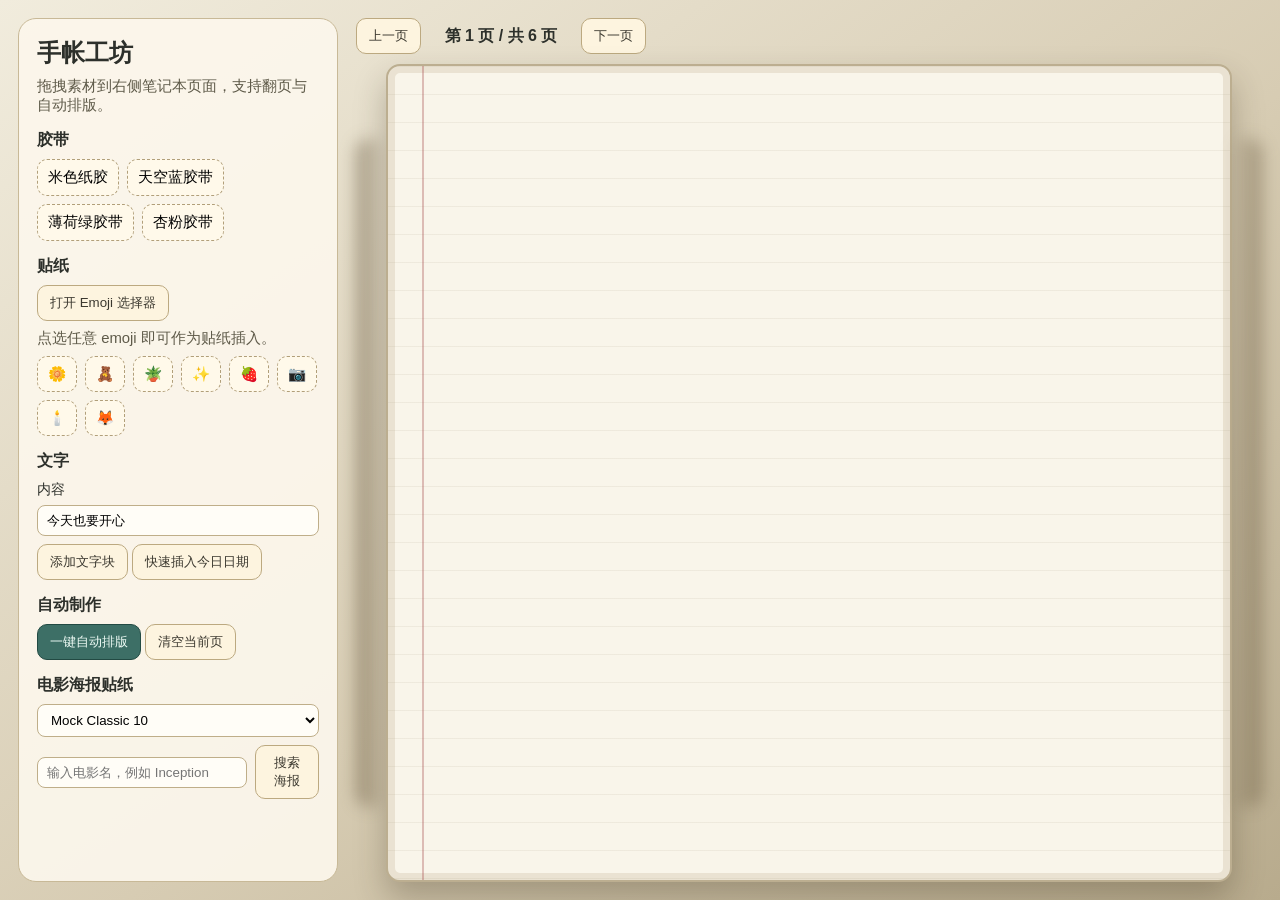
==== index.html @ ff6d98e4 "chore: initialize playground apps repo" ====
<!doctype html>
<html lang="zh-CN">
  <head>
    <meta charset="UTF-8" />
    <meta name="viewport" content="width=device-width, initial-scale=1" />
    <title>手帐工坊</title>
    <link rel="stylesheet" href="./style.css" />
  </head>
  <body>
    <main class="layout">
      <aside class="panel">
        <h1>手帐工坊</h1>
        <p class="hint">拖拽素材到右侧笔记本页面，支持翻页与自动排版。</p>

        <section class="group">
          <h2>胶带</h2>
          <div id="tape-list" class="asset-list"></div>
        </section>

        <section class="group">
          <h2>贴纸</h2>
          <div class="row">
            <button id="open-emoji-selector" class="btn" type="button">打开 Emoji 选择器</button>
          </div>
          <div id="emoji-selector-wrap" class="emoji-selector-wrap" hidden>
            <emoji-picker id="emoji-picker"></emoji-picker>
          </div>
          <p class="hint emoji-hint">点选任意 emoji 即可作为贴纸插入。</p>
          <div id="sticker-list" class="asset-list"></div>
        </section>

        <section class="group">
          <h2>文字</h2>
          <label class="field">内容
            <input id="text-input" type="text" value="今天也要开心" maxlength="28" />
          </label>
          <button id="add-text-btn" class="btn">添加文字块</button>
          <button id="insert-date-weather-btn" class="btn" type="button">快速插入今日日期</button>
        </section>

        <section class="group">
          <h2>自动制作</h2>
          <button id="auto-layout-btn" class="btn primary">一键自动排版</button>
          <button id="clear-page-btn" class="btn">清空当前页</button>
        </section>

        <section class="group">
          <h2>电影海报贴纸</h2>
          <div class="row">
            <select id="poster-source" class="select">
              <option value="mock">Mock Classic 10</option>
              <option value="imdb">IMDb (OMDb)</option>
              <option value="douban">Douban</option>
            </select>
          </div>
          <div class="row">
            <input id="poster-query" type="text" placeholder="输入电影名，例如 Inception" />
            <button id="poster-search-btn" class="btn">搜索海报</button>
          </div>
          <p id="poster-status" class="hint poster-status"></p>
          <div id="poster-results" class="poster-results"></div>
        </section>
      </aside>

      <section class="workbench">
        <div class="book-controls">
          <button id="prev-page" class="btn">上一页</button>
          <p id="page-indicator">第 1 页 / 共 6 页</p>
          <button id="next-page" class="btn">下一页</button>
        </div>

        <div class="book-shell">
          <div class="shadow left"></div>
          <div class="notebook">
            <div id="page" class="page"></div>
          </div>
          <div class="shadow right"></div>
        </div>
      </section>
    </main>

    <template id="item-template">
      <div class="journal-item"></div>
    </template>

    <script src="./app.js"></script>
  </body>
</html>
---- style.css ----
:root {
  --paper: #f9f5ea;
  --ink: #2d302b;
  --board: #d9d2bf;
  --edge: #bcae90;
  --accent: #3d6f66;
}

* {
  box-sizing: border-box;
}

body {
  margin: 0;
  min-height: 100vh;
  font-family: "Noto Sans SC", "PingFang SC", "Microsoft YaHei", sans-serif;
  color: var(--ink);
  background: linear-gradient(145deg, #f1ecdd, #d7ccb3 55%, #b8ab8d);
}

.layout {
  display: grid;
  grid-template-columns: 320px minmax(0, 1fr);
  gap: 18px;
  min-height: 100vh;
  padding: 18px;
}

.panel {
  background: rgba(252, 247, 236, 0.93);
  border: 1px solid #c8b997;
  border-radius: 18px;
  padding: 18px;
  overflow: auto;
}

h1 {
  margin: 0;
  font-size: 1.5rem;
}

.hint {
  margin: 8px 0 14px;
  color: #5f5b4a;
  font-size: 0.93rem;
}

.group + .group {
  margin-top: 14px;
}

.group h2 {
  margin: 0 0 8px;
  font-size: 1.03rem;
}

.asset-list {
  display: flex;
  gap: 8px;
  flex-wrap: wrap;
}

.emoji-hint {
  margin: 4px 0 8px;
}

.emoji-selector-wrap {
  border: 1px solid #c9b68e;
  border-radius: 10px;
  overflow: hidden;
  background: #fffdf6;
  margin-bottom: 8px;
}

#emoji-picker {
  width: 100%;
  height: 320px;
}

.row {
  display: flex;
  gap: 8px;
  align-items: center;
  margin-bottom: 8px;
}

.row input,
.select {
  width: 100%;
  border: 1px solid #bfae89;
  border-radius: 8px;
  padding: 7px 9px;
  background: #fffdf7;
}

.asset {
  border: 1px dashed #b19f7a;
  border-radius: 10px;
  padding: 8px 10px;
  background: #fff9ea;
  font-size: 0.92rem;
  cursor: grab;
  user-select: none;
}

.field {
  display: block;
  font-size: 0.9rem;
  margin-bottom: 8px;
}

.field input {
  width: 100%;
  margin-top: 6px;
  border: 1px solid #bfae89;
  border-radius: 8px;
  padding: 7px 9px;
  background: #fffdf7;
}

.btn {
  border: 1px solid #bca980;
  border-radius: 10px;
  background: #fdf4df;
  color: #3b382f;
  padding: 8px 12px;
  cursor: pointer;
}

.btn.primary {
  background: var(--accent);
  color: #effcf6;
  border-color: #224a43;
}

.workbench {
  display: flex;
  flex-direction: column;
  min-height: 0;
}

.book-controls {
  display: flex;
  align-items: center;
  gap: 10px;
  margin-bottom: 10px;
}

#page-indicator {
  margin: 0;
  min-width: 140px;
  text-align: center;
  font-weight: 600;
}

.book-shell {
  flex: 1;
  min-height: 560px;
  display: grid;
  grid-template-columns: 30px minmax(0, 1fr) 30px;
  align-items: center;
}

.shadow {
  height: 82%;
  border-radius: 40px;
  filter: blur(8px);
}

.shadow.left {
  background: linear-gradient(to right, rgba(92, 76, 49, 0.5), rgba(92, 76, 49, 0));
}

.shadow.right {
  background: linear-gradient(to left, rgba(92, 76, 49, 0.45), rgba(92, 76, 49, 0));
}

.notebook {
  height: 100%;
  min-height: 560px;
  border-radius: 14px;
  background: repeating-linear-gradient(
      to bottom,
      rgba(112, 95, 67, 0.08) 0,
      rgba(112, 95, 67, 0.08) 1px,
      transparent 1px,
      transparent 28px
    ),
    var(--paper);
  border: 2px solid var(--edge);
  box-shadow: inset 0 0 0 7px rgba(179, 161, 123, 0.22), 0 16px 32px rgba(49, 38, 20, 0.28);
  position: relative;
  overflow: hidden;
}

.notebook::before {
  content: "";
  position: absolute;
  left: 34px;
  top: 0;
  bottom: 0;
  width: 2px;
  background: rgba(165, 79, 79, 0.35);
}

.page {
  position: absolute;
  inset: 0;
  padding: 30px 28px 22px 44px;
}

.journal-item {
  position: absolute;
  cursor: move;
  user-select: none;
  transform-origin: center center;
}

.item-tape {
  height: 34px;
  width: 130px;
  border-radius: 5px;
  border: 1px solid rgba(122, 112, 90, 0.24);
}

.tape-emoji-fill {
  position: absolute;
  left: 8px;
  right: 8px;
  top: 50%;
  transform: translateY(-50%);
  white-space: nowrap;
  overflow: hidden;
  text-overflow: clip;
  font-size: 16px;
  line-height: 1;
  pointer-events: none;
  opacity: 0.9;
}

.item-sticker {
  font-size: 40px;
  line-height: 1;
}

.item-text {
  min-width: 120px;
  max-width: 240px;
  padding: 7px 10px;
  border: 1px solid rgba(122, 92, 50, 0.45);
  border-radius: 8px;
  background: rgba(255, 255, 255, 0.75);
  font-size: 1rem;
}

.item-text .text-content {
  outline: none;
  min-width: 100px;
  white-space: pre-wrap;
  word-break: break-word;
  cursor: text;
}

.item-text.is-editing {
  box-shadow: 0 0 0 2px rgba(49, 131, 118, 0.25);
}

.resize-handle {
  position: absolute;
  width: 14px;
  height: 14px;
  right: -8px;
  bottom: -8px;
  border-radius: 50%;
  border: 1px solid rgba(71, 62, 40, 0.8);
  background: #fffaf0;
  box-shadow: 0 2px 6px rgba(0, 0, 0, 0.2);
  cursor: nwse-resize;
  opacity: 0;
  pointer-events: none;
}

.tape-width-handle {
  position: absolute;
  width: 12px;
  height: 20px;
  right: -8px;
  top: 50%;
  transform: translateY(-50%);
  border-radius: 6px;
  border: 1px solid rgba(71, 62, 40, 0.8);
  background: #fff7df;
  box-shadow: 0 2px 6px rgba(0, 0, 0, 0.2);
  cursor: ew-resize;
  opacity: 0;
  pointer-events: none;
}

.journal-item.is-selected .resize-handle,
.journal-item.is-selected .tape-width-handle {
  opacity: 1;
  pointer-events: auto;
}

.item-poster img {
  width: 128px;
  max-width: 180px;
  border-radius: 8px;
  box-shadow: 0 8px 14px rgba(24, 20, 11, 0.24);
  border: 1px solid rgba(126, 111, 78, 0.4);
  display: block;
}

.poster-status {
  margin: 6px 0;
  min-height: 18px;
}

.poster-results {
  display: grid;
  grid-template-columns: repeat(2, minmax(0, 1fr));
  gap: 8px;
  max-height: 260px;
  overflow: auto;
}

.poster-card {
  border: 1px solid #c6b183;
  border-radius: 10px;
  background: #fffdf5;
  padding: 6px;
  cursor: pointer;
  text-align: left;
}

.poster-card img {
  width: 100%;
  aspect-ratio: 2 / 3;
  object-fit: cover;
  border-radius: 8px;
  display: block;
}

.poster-card span {
  display: block;
  margin-top: 4px;
  font-size: 0.8rem;
  line-height: 1.25;
}

.flipping {
  animation: flipIn 280ms ease;
}

@keyframes flipIn {
  from {
    transform: perspective(900px) rotateY(30deg);
    opacity: 0.25;
  }

  to {
    transform: perspective(900px) rotateY(0);
    opacity: 1;
  }
}

@media (max-width: 980px) {
  .layout {
    grid-template-columns: 1fr;
  }

  .panel {
    max-height: 320px;
  }

  .book-shell {
    min-height: 460px;
  }

  .notebook {
    min-height: 460px;
  }
}
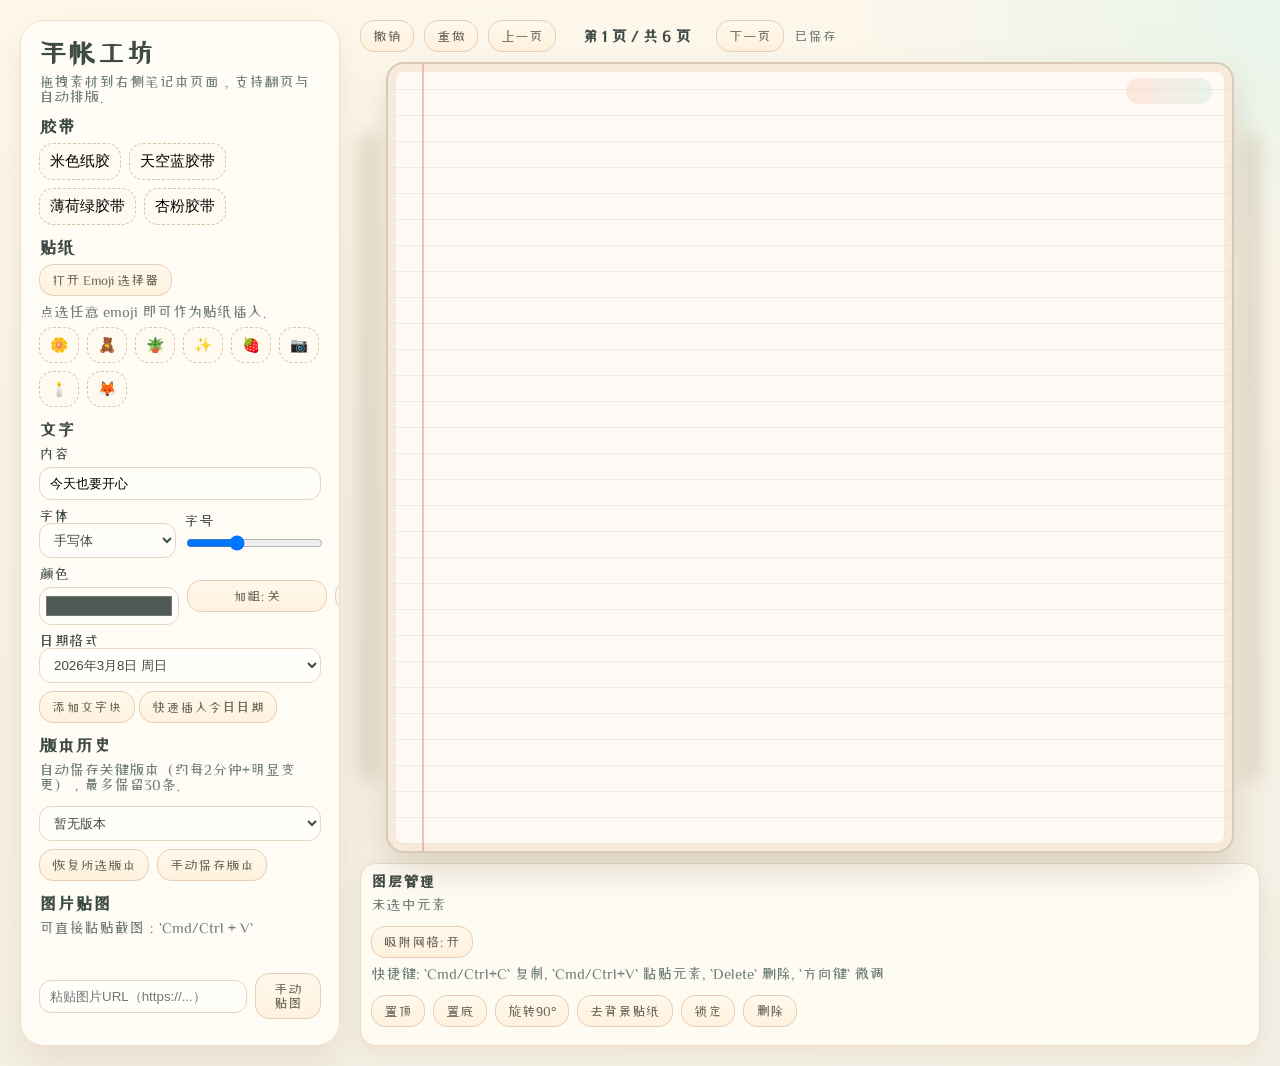
==== commit 6d7a4616: "[journal] advanced features: optimize notebook rendering, add inline emoji picker + text styling/dat" ====
--- a/index.html
+++ b/index.html
@@ -4,6 +4,12 @@
     <meta charset="UTF-8" />
     <meta name="viewport" content="width=device-width, initial-scale=1" />
     <title>手帐工坊</title>
+    <link rel="preconnect" href="https://fonts.googleapis.com" />
+    <link rel="preconnect" href="https://fonts.gstatic.com" crossorigin />
+    <link
+      href="https://fonts.googleapis.com/css2?family=Ma+Shan+Zheng&family=ZCOOL+XiaoWei&display=swap"
+      rel="stylesheet"
+    />
     <link rel="stylesheet" href="./style.css" />
   </head>
   <body>
@@ -19,11 +25,17 @@
 
         <section class="group">
           <h2>贴纸</h2>
-          <div class="row">
+          <div class="row emoji-row">
             <button id="open-emoji-selector" class="btn" type="button">打开 Emoji 选择器</button>
-          </div>
-          <div id="emoji-selector-wrap" class="emoji-selector-wrap" hidden>
-            <emoji-picker id="emoji-picker"></emoji-picker>
+            <div id="emoji-selector-wrap" class="emoji-selector-wrap" aria-hidden="true">
+              <div class="emoji-modal" role="dialog" aria-modal="false" aria-label="Emoji 选择器">
+                <div class="emoji-modal-head">
+                  <strong>选择 Emoji 胶带</strong>
+                  <button id="close-emoji-selector" class="btn" type="button">关闭</button>
+                </div>
+                <emoji-picker id="emoji-picker"></emoji-picker>
+              </div>
+            </div>
           </div>
           <p class="hint emoji-hint">点选任意 emoji 即可作为贴纸插入。</p>
           <div id="sticker-list" class="asset-list"></div>
@@ -34,39 +46,71 @@
           <label class="field">内容
             <input id="text-input" type="text" value="今天也要开心" maxlength="28" />
           </label>
+          <div class="row">
+            <label class="field compact">字体
+              <select id="text-font-family" class="select">
+                <option value="Ma Shan Zheng">手写体</option>
+                <option value="ZCOOL XiaoWei">小薇体</option>
+                <option value="KaiTi">楷体</option>
+                <option value="PingFang SC">苹方</option>
+              </select>
+            </label>
+            <label class="field compact">字号
+              <input id="text-font-size" type="range" min="18" max="52" value="30" />
+            </label>
+          </div>
+          <div class="row text-style-row">
+            <label class="field compact color-field">颜色
+              <input id="text-color" type="color" value="#4f5a55" />
+            </label>
+            <button id="toggle-text-bold-btn" class="btn text-style-action" type="button">加粗: 关</button>
+            <button id="apply-text-style-btn" class="btn text-style-action" type="button">应用到选中文字</button>
+          </div>
+          <div class="row">
+            <label class="field compact">日期格式
+              <select id="date-format-select" class="select">
+                <option value="cn-week">2026年3月8日 周日</option>
+                <option value="slash">2026/03/08</option>
+                <option value="dot-week">2026.03.08 Sun</option>
+                <option value="lunar">农历 二月初一</option>
+              </select>
+            </label>
+          </div>
           <button id="add-text-btn" class="btn">添加文字块</button>
           <button id="insert-date-weather-btn" class="btn" type="button">快速插入今日日期</button>
         </section>
 
         <section class="group">
-          <h2>自动制作</h2>
-          <button id="auto-layout-btn" class="btn primary">一键自动排版</button>
-          <button id="clear-page-btn" class="btn">清空当前页</button>
+          <h2>版本历史</h2>
+          <p class="hint">自动保存关键版本（约每2分钟+明显变更），最多保留30条。</p>
+          <div class="row">
+            <select id="version-select" class="select"></select>
+          </div>
+          <div class="row">
+            <button id="restore-version-btn" class="btn" type="button">恢复所选版本</button>
+            <button id="save-version-btn" class="btn" type="button">手动保存版本</button>
+          </div>
         </section>
 
         <section class="group">
-          <h2>电影海报贴纸</h2>
+          <h2>图片贴图</h2>
+          <p class="hint">可直接粘贴截图：`Cmd/Ctrl + V`</p>
+          <p id="image-status" class="hint poster-status"></p>
           <div class="row">
-            <select id="poster-source" class="select">
-              <option value="mock">Mock Classic 10</option>
-              <option value="imdb">IMDb (OMDb)</option>
-              <option value="douban">Douban</option>
-            </select>
+            <input id="manual-image-url" type="url" placeholder="粘贴图片URL（https://...）" />
+            <button id="insert-manual-image-btn" class="btn" type="button">手动贴图</button>
           </div>
-          <div class="row">
-            <input id="poster-query" type="text" placeholder="输入电影名，例如 Inception" />
-            <button id="poster-search-btn" class="btn">搜索海报</button>
-          </div>
-          <p id="poster-status" class="hint poster-status"></p>
-          <div id="poster-results" class="poster-results"></div>
         </section>
       </aside>
 
       <section class="workbench">
         <div class="book-controls">
+          <button id="undo-btn" class="btn" type="button">撤销</button>
+          <button id="redo-btn" class="btn" type="button">重做</button>
           <button id="prev-page" class="btn">上一页</button>
           <p id="page-indicator">第 1 页 / 共 6 页</p>
           <button id="next-page" class="btn">下一页</button>
+          <span id="save-status" class="save-status">未保存</span>
         </div>
 
         <div class="book-shell">
@@ -76,6 +120,23 @@
           </div>
           <div class="shadow right"></div>
         </div>
+
+        <section class="layer-panel">
+          <h3>图层管理</h3>
+          <p id="layer-meta" class="hint">未选中元素</p>
+          <div class="row">
+            <button id="toggle-snap-btn" class="btn" type="button">吸附网格: 开</button>
+          </div>
+          <p class="hint">快捷键: `Cmd/Ctrl+C` 复制, `Cmd/Ctrl+V` 粘贴元素, `Delete` 删除, `方向键` 微调</p>
+          <div class="row">
+            <button id="bring-front-btn" class="btn" type="button">置顶</button>
+            <button id="send-back-btn" class="btn" type="button">置底</button>
+            <button id="rotate-tape-btn" class="btn" type="button">旋转90°</button>
+            <button id="remove-bg-btn" class="btn" type="button">去背景贴纸</button>
+            <button id="toggle-lock-btn" class="btn" type="button">锁定</button>
+            <button id="delete-item-btn" class="btn" type="button">删除</button>
+          </div>
+        </section>
       </section>
     </main>
 
--- a/style.css
+++ b/style.css
@@ -1,9 +1,14 @@
 :root {
-  --paper: #f9f5ea;
-  --ink: #2d302b;
-  --board: #d9d2bf;
-  --edge: #bcae90;
-  --accent: #3d6f66;
+  --paper: #fffef8;
+  --ink: #3f4b46;
+  --board: #f6efe2;
+  --edge: #d8cab6;
+  --accent: #76b5a4;
+  --accent-strong: #5f9e8d;
+  --peach: #ffd8cb;
+  --mint: #d9efe4;
+  --line: #eedfd2;
+  --card: rgba(255, 253, 246, 0.95);
 }
 
 * {
@@ -13,35 +18,40 @@
 body {
   margin: 0;
   min-height: 100vh;
-  font-family: "Noto Sans SC", "PingFang SC", "Microsoft YaHei", sans-serif;
+  font-family: "ZCOOL XiaoWei", "PingFang SC", "Microsoft YaHei", sans-serif;
   color: var(--ink);
-  background: linear-gradient(145deg, #f1ecdd, #d7ccb3 55%, #b8ab8d);
+  background:
+    radial-gradient(1200px 600px at -10% -5%, #fff8e7 0%, rgba(255, 248, 231, 0) 60%),
+    radial-gradient(1000px 500px at 110% 0%, #e3f4ea 0%, rgba(227, 244, 234, 0) 55%),
+    linear-gradient(170deg, #fef8ed 0%, #f8f2e7 45%, #f3efe4 100%);
 }
 
 .layout {
   display: grid;
   grid-template-columns: 320px minmax(0, 1fr);
-  gap: 18px;
+  gap: 20px;
   min-height: 100vh;
-  padding: 18px;
+  padding: 20px;
 }
 
 .panel {
-  background: rgba(252, 247, 236, 0.93);
-  border: 1px solid #c8b997;
-  border-radius: 18px;
+  background: var(--card);
+  border: 1px solid #efdfcd;
+  border-radius: 24px;
   padding: 18px;
   overflow: auto;
+  box-shadow: 0 16px 34px rgba(176, 145, 112, 0.18);
 }
 
 h1 {
   margin: 0;
-  font-size: 1.5rem;
+  font-size: 1.7rem;
+  letter-spacing: 0.04em;
 }
 
 .hint {
   margin: 8px 0 14px;
-  color: #5f5b4a;
+  color: #6f7d78;
   font-size: 0.93rem;
 }
 
@@ -51,7 +61,7 @@
 
 .group h2 {
   margin: 0 0 8px;
-  font-size: 1.03rem;
+  font-size: 1.08rem;
 }
 
 .asset-list {
@@ -64,17 +74,44 @@
   margin: 4px 0 8px;
 }
 
+.emoji-row {
+  position: relative;
+}
+
 .emoji-selector-wrap {
-  border: 1px solid #c9b68e;
-  border-radius: 10px;
+  display: none;
+  position: absolute;
+  top: calc(100% + 6px);
+  left: 0;
+  z-index: 120;
+}
+
+.emoji-selector-wrap.is-open {
+  display: block;
+}
+
+.emoji-modal {
+  width: min(520px, calc(100vw - 72px));
+  border: 1px solid #e8d8c5;
+  border-radius: 18px;
+  background: #fffef8;
   overflow: hidden;
-  background: #fffdf6;
-  margin-bottom: 8px;
+  box-shadow: 0 14px 26px rgba(78, 62, 42, 0.24);
+}
+
+.emoji-modal-head {
+  display: flex;
+  align-items: center;
+  justify-content: space-between;
+  gap: 12px;
+  padding: 10px 12px;
+  border-bottom: 1px solid #eddcca;
+  background: linear-gradient(180deg, #fff9ef 0%, #fff4e4 100%);
 }
 
 #emoji-picker {
   width: 100%;
-  height: 320px;
+  height: min(64vh, 440px);
 }
 
 .row {
@@ -87,20 +124,27 @@
 .row input,
 .select {
   width: 100%;
-  border: 1px solid #bfae89;
-  border-radius: 8px;
-  padding: 7px 9px;
-  background: #fffdf7;
+  border: 1px solid #e6d6c2;
+  border-radius: 12px;
+  padding: 8px 10px;
+  background: #fffefb;
+  color: var(--ink);
 }
 
 .asset {
-  border: 1px dashed #b19f7a;
-  border-radius: 10px;
+  border: 1px dashed #d9c5ab;
+  border-radius: 14px;
   padding: 8px 10px;
-  background: #fff9ea;
+  background: #fffaf0;
   font-size: 0.92rem;
   cursor: grab;
   user-select: none;
+  transition: transform 120ms ease, box-shadow 120ms ease;
+}
+
+.asset:hover {
+  transform: translateY(-1px);
+  box-shadow: 0 6px 12px rgba(201, 168, 133, 0.2);
 }
 
 .field {
@@ -109,28 +153,55 @@
   margin-bottom: 8px;
 }
 
+.field.compact {
+  margin-bottom: 0;
+  flex: 1;
+}
+
 .field input {
   width: 100%;
   margin-top: 6px;
-  border: 1px solid #bfae89;
-  border-radius: 8px;
-  padding: 7px 9px;
-  background: #fffdf7;
+  border: 1px solid #e6d6c2;
+  border-radius: 12px;
+  padding: 8px 10px;
+  background: #fffefb;
+}
+
+.field input[type="range"] {
+  padding: 0;
+}
+
+.field input[type="color"] {
+  min-height: 38px;
+  padding: 4px;
+}
+
+.text-style-row .text-style-action,
+.text-style-row .color-field {
+  flex: 0 0 140px;
 }
 
 .btn {
-  border: 1px solid #bca980;
-  border-radius: 10px;
-  background: #fdf4df;
-  color: #3b382f;
+  border: 1px solid #e6cfb6;
+  border-radius: 14px;
+  background: linear-gradient(180deg, #fff8ec 0%, #fff1dd 100%);
+  color: #6d6a5d;
   padding: 8px 12px;
   cursor: pointer;
+  font-family: inherit;
+  transition: transform 120ms ease, box-shadow 120ms ease, border-color 120ms ease;
+}
+
+.btn:hover {
+  transform: translateY(-1px);
+  border-color: #dfc1a0;
+  box-shadow: 0 6px 14px rgba(212, 175, 138, 0.2);
 }
 
 .btn.primary {
-  background: var(--accent);
-  color: #effcf6;
-  border-color: #224a43;
+  background: linear-gradient(180deg, #8ac5b4 0%, #75b3a2 100%);
+  color: #f7fff9;
+  border-color: #6aa695;
 }
 
 .workbench {
@@ -144,6 +215,7 @@
   align-items: center;
   gap: 10px;
   margin-bottom: 10px;
+  flex-wrap: wrap;
 }
 
 #page-indicator {
@@ -153,11 +225,16 @@
   font-weight: 600;
 }
 
+.save-status {
+  font-size: 0.85rem;
+  color: #6f7d78;
+}
+
 .book-shell {
   flex: 1;
   min-height: 560px;
   display: grid;
-  grid-template-columns: 30px minmax(0, 1fr) 30px;
+  grid-template-columns: 26px minmax(0, 1fr) 26px;
   align-items: center;
 }
 
@@ -168,27 +245,29 @@
 }
 
 .shadow.left {
-  background: linear-gradient(to right, rgba(92, 76, 49, 0.5), rgba(92, 76, 49, 0));
+  background: linear-gradient(to right, rgba(157, 130, 95, 0.35), rgba(157, 130, 95, 0));
 }
 
 .shadow.right {
-  background: linear-gradient(to left, rgba(92, 76, 49, 0.45), rgba(92, 76, 49, 0));
+  background: linear-gradient(to left, rgba(157, 130, 95, 0.3), rgba(157, 130, 95, 0));
 }
 
 .notebook {
   height: 100%;
   min-height: 560px;
-  border-radius: 14px;
-  background: repeating-linear-gradient(
+  border-radius: 18px;
+  background:
+    repeating-linear-gradient(
       to bottom,
-      rgba(112, 95, 67, 0.08) 0,
-      rgba(112, 95, 67, 0.08) 1px,
-      transparent 1px,
-      transparent 28px
+      transparent 0,
+      transparent 25px,
+      rgba(149, 180, 169, 0.2) 25px,
+      rgba(149, 180, 169, 0.2) 26px
     ),
+    linear-gradient(0deg, rgba(255, 244, 240, 0.45), rgba(255, 244, 240, 0.45)),
     var(--paper);
   border: 2px solid var(--edge);
-  box-shadow: inset 0 0 0 7px rgba(179, 161, 123, 0.22), 0 16px 32px rgba(49, 38, 20, 0.28);
+  box-shadow: inset 0 0 0 8px rgba(244, 225, 203, 0.6), 0 18px 36px rgba(124, 94, 58, 0.2);
   position: relative;
   overflow: hidden;
 }
@@ -200,13 +279,46 @@
   top: 0;
   bottom: 0;
   width: 2px;
-  background: rgba(165, 79, 79, 0.35);
+  background: rgba(231, 156, 156, 0.62);
+}
+
+.notebook::after {
+  content: "";
+  position: absolute;
+  top: 14px;
+  right: 20px;
+  width: 86px;
+  height: 26px;
+  border-radius: 999px;
+  background: linear-gradient(90deg, rgba(255, 216, 203, 0.78), rgba(217, 239, 228, 0.78));
+  opacity: 0.75;
+  pointer-events: none;
 }
 
 .page {
   position: absolute;
   inset: 0;
   padding: 30px 28px 22px 44px;
+}
+
+.guide-line {
+  position: absolute;
+  background: rgba(114, 178, 160, 0.88);
+  pointer-events: none;
+  opacity: 0;
+  z-index: 999;
+}
+
+.guide-line.vertical {
+  width: 1px;
+  top: 0;
+  bottom: 0;
+}
+
+.guide-line.horizontal {
+  height: 1px;
+  left: 0;
+  right: 0;
 }
 
 .journal-item {
@@ -216,11 +328,16 @@
   transform-origin: center center;
 }
 
+.journal-item.is-locked {
+  filter: saturate(0.72) brightness(0.96);
+}
+
 .item-tape {
   height: 34px;
   width: 130px;
-  border-radius: 5px;
-  border: 1px solid rgba(122, 112, 90, 0.24);
+  border-radius: 7px;
+  border: 1px solid rgba(181, 150, 116, 0.28);
+  box-shadow: 0 6px 12px rgba(163, 130, 97, 0.14);
 }
 
 .tape-emoji-fill {
@@ -241,16 +358,18 @@
 .item-sticker {
   font-size: 40px;
   line-height: 1;
+  filter: drop-shadow(0 4px 6px rgba(84, 66, 40, 0.2));
 }
 
 .item-text {
   min-width: 120px;
   max-width: 240px;
-  padding: 7px 10px;
-  border: 1px solid rgba(122, 92, 50, 0.45);
-  border-radius: 8px;
-  background: rgba(255, 255, 255, 0.75);
+  padding: 9px 12px;
+  border: 1px solid rgba(220, 186, 153, 0.58);
+  border-radius: 12px;
+  background: rgba(255, 253, 248, 0.82);
   font-size: 1rem;
+  box-shadow: 0 8px 14px rgba(201, 171, 134, 0.14);
 }
 
 .item-text .text-content {
@@ -259,10 +378,14 @@
   white-space: pre-wrap;
   word-break: break-word;
   cursor: text;
+  font-family: "Ma Shan Zheng", "KaiTi", "STKaiti", "PingFang SC", "Microsoft YaHei", cursive;
+  font-size: 1.35rem;
+  letter-spacing: 0.02em;
+  line-height: 1.35;
 }
 
 .item-text.is-editing {
-  box-shadow: 0 0 0 2px rgba(49, 131, 118, 0.25);
+  box-shadow: 0 0 0 2px rgba(117, 180, 162, 0.32);
 }
 
 .resize-handle {
@@ -272,8 +395,8 @@
   right: -8px;
   bottom: -8px;
   border-radius: 50%;
-  border: 1px solid rgba(71, 62, 40, 0.8);
-  background: #fffaf0;
+  border: 1px solid rgba(154, 130, 97, 0.82);
+  background: #fff8e8;
   box-shadow: 0 2px 6px rgba(0, 0, 0, 0.2);
   cursor: nwse-resize;
   opacity: 0;
@@ -288,8 +411,8 @@
   top: 50%;
   transform: translateY(-50%);
   border-radius: 6px;
-  border: 1px solid rgba(71, 62, 40, 0.8);
-  background: #fff7df;
+  border: 1px solid rgba(154, 130, 97, 0.82);
+  background: #fff4d8;
   box-shadow: 0 2px 6px rgba(0, 0, 0, 0.2);
   cursor: ew-resize;
   opacity: 0;
@@ -305,10 +428,16 @@
 .item-poster img {
   width: 128px;
   max-width: 180px;
-  border-radius: 8px;
-  box-shadow: 0 8px 14px rgba(24, 20, 11, 0.24);
-  border: 1px solid rgba(126, 111, 78, 0.4);
+  border-radius: 12px;
+  box-shadow: 0 10px 18px rgba(121, 95, 66, 0.2);
+  border: 1px solid rgba(219, 193, 164, 0.66);
   display: block;
+}
+
+.item-poster.cutout img {
+  border: none;
+  box-shadow: none;
+  filter: drop-shadow(0 8px 14px rgba(90, 70, 45, 0.24));
 }
 
 .poster-status {
@@ -348,8 +477,22 @@
   line-height: 1.25;
 }
 
+.layer-panel {
+  margin-top: 10px;
+  border: 1px solid #ecd9c4;
+  background: rgba(255, 252, 245, 0.94);
+  border-radius: 16px;
+  padding: 10px;
+  box-shadow: 0 8px 20px rgba(185, 152, 118, 0.14);
+}
+
+.layer-panel h3 {
+  margin: 0 0 6px;
+  font-size: 0.95rem;
+}
+
 .flipping {
-  animation: flipIn 280ms ease;
+  animation: flipIn 320ms ease;
 }
 
 @keyframes flipIn {
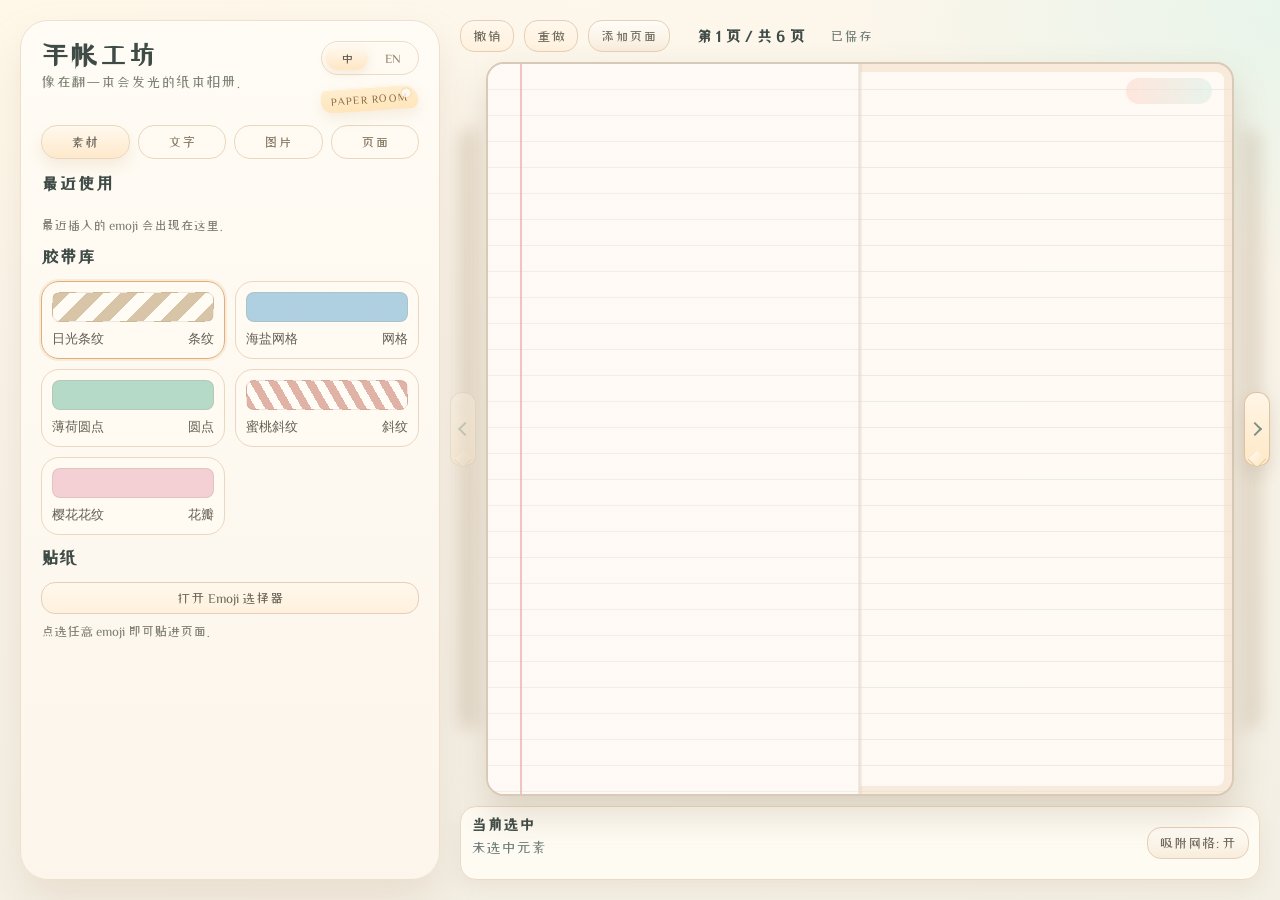
==== commit 99828b27: "journal_app: add bilingual shared journaling app with admin tools and export" ====
--- a/index.html
+++ b/index.html
@@ -7,134 +7,233 @@
     <link rel="preconnect" href="https://fonts.googleapis.com" />
     <link rel="preconnect" href="https://fonts.gstatic.com" crossorigin />
     <link
-      href="https://fonts.googleapis.com/css2?family=Ma+Shan+Zheng&family=ZCOOL+XiaoWei&display=swap"
+      href="https://fonts.googleapis.com/css2?family=Caveat:wght@500;700&family=DM+Serif+Text:ital@0;1&family=Libre+Baskerville:wght@400;700&family=Ma+Shan+Zheng&family=Shadows+Into+Light&family=ZCOOL+XiaoWei&display=swap"
       rel="stylesheet"
     />
+    <link rel="icon" href="data:image/svg+xml,%3Csvg xmlns='http://www.w3.org/2000/svg' viewBox='0 0 64 64'%3E%3Ctext y='50' font-size='46'%3E%F0%9F%93%94%3C/text%3E%3C/svg%3E" />
     <link rel="stylesheet" href="./style.css" />
   </head>
   <body>
     <main class="layout">
       <aside class="panel">
-        <h1>手帐工坊</h1>
-        <p class="hint">拖拽素材到右侧笔记本页面，支持翻页与自动排版。</p>
-
-        <section class="group">
-          <h2>胶带</h2>
-          <div id="tape-list" class="asset-list"></div>
-        </section>
-
-        <section class="group">
-          <h2>贴纸</h2>
-          <div class="row emoji-row">
-            <button id="open-emoji-selector" class="btn" type="button">打开 Emoji 选择器</button>
-            <div id="emoji-selector-wrap" class="emoji-selector-wrap" aria-hidden="true">
-              <div class="emoji-modal" role="dialog" aria-modal="false" aria-label="Emoji 选择器">
-                <div class="emoji-modal-head">
-                  <strong>选择 Emoji 胶带</strong>
-                  <button id="close-emoji-selector" class="btn" type="button">关闭</button>
+        <div class="panel-header">
+          <div>
+            <h1 data-i18n="app_title">手帐工坊</h1>
+            <p class="panel-subtitle" data-i18n="app_subtitle">像在翻一本会发光的纸本相册。</p>
+          </div>
+          <div class="panel-header-side">
+            <div class="lang-switch" aria-label="Language switch">
+              <button id="lang-zh" class="lang-btn is-active" type="button">中</button>
+              <button id="lang-en" class="lang-btn" type="button">EN</button>
+            </div>
+            <div class="panel-badge" data-i18n="panel_badge">Paper Room</div>
+          </div>
+        </div>
+
+        <nav class="panel-tabs" aria-label="工具分组" data-i18n-aria-label="tabs_aria">
+          <button class="panel-tab is-active" type="button" data-tab="materials" data-i18n="tab_materials">素材</button>
+          <button class="panel-tab" type="button" data-tab="text" data-i18n="tab_text">文字</button>
+          <button class="panel-tab" type="button" data-tab="images" data-i18n="tab_images">图片</button>
+          <button class="panel-tab" type="button" data-tab="history" data-i18n="tab_pages">页面</button>
+        </nav>
+
+        <section class="panel-section is-active" data-panel="materials">
+          <section class="group">
+            <div class="section-head">
+              <h2 data-i18n="favorites">最近使用</h2>
+            </div>
+            <div id="favorites-gallery" class="favorites-gallery"></div>
+            <div id="favorites-empty" class="mini-note" data-i18n="favorites_empty">最近插入的 emoji 会出现在这里。</div>
+          </section>
+
+          <section class="group">
+            <div class="section-head">
+              <h2 data-i18n="tape_library">胶带库</h2>
+            </div>
+            <select id="tape-select" class="select ui-hidden"></select>
+            <div id="tape-gallery" class="visual-grid tape-grid"></div>
+          </section>
+
+          <section class="group">
+            <div class="section-head">
+              <h2 data-i18n="stickers">贴纸</h2>
+            </div>
+            <div class="emoji-row">
+              <button id="open-emoji-selector" class="btn wide" type="button" data-i18n="open_emoji_selector">打开 Emoji 选择器</button>
+              <div id="emoji-selector-wrap" class="emoji-selector-wrap" aria-hidden="true">
+                <div class="emoji-modal" role="dialog" aria-modal="false" aria-label="Emoji 选择器" data-i18n-aria-label="emoji_selector_aria">
+                  <div class="emoji-modal-head">
+                    <strong data-i18n="choose_emoji_sticker">选择 Emoji 贴纸</strong>
+                    <button id="close-emoji-selector" class="btn soft" type="button" data-i18n="close">关闭</button>
+                  </div>
+                  <div id="emoji-insert-mode" class="emoji-insert-mode" aria-hidden="true">
+                    <span id="emoji-insert-label" class="emoji-insert-label">✨</span>
+                    <button id="insert-emoji-sticker-btn" class="btn soft" type="button" data-i18n="insert_as_sticker">作为贴纸插入</button>
+                    <button id="insert-emoji-tape-btn" class="btn soft" type="button" data-i18n="insert_as_tape">变成胶带</button>
+                  </div>
+                  <emoji-picker id="emoji-picker"></emoji-picker>
                 </div>
-                <emoji-picker id="emoji-picker"></emoji-picker>
               </div>
             </div>
-          </div>
-          <p class="hint emoji-hint">点选任意 emoji 即可作为贴纸插入。</p>
-          <div id="sticker-list" class="asset-list"></div>
-        </section>
-
-        <section class="group">
-          <h2>文字</h2>
-          <label class="field">内容
-            <input id="text-input" type="text" value="今天也要开心" maxlength="28" />
-          </label>
-          <div class="row">
-            <label class="field compact">字体
-              <select id="text-font-family" class="select">
-                <option value="Ma Shan Zheng">手写体</option>
-                <option value="ZCOOL XiaoWei">小薇体</option>
-                <option value="KaiTi">楷体</option>
-                <option value="PingFang SC">苹方</option>
-              </select>
+            <div class="mini-note" data-i18n="emoji_hint">点选任意 emoji 即可贴进页面。</div>
+          </section>
+        </section>
+
+        <section class="panel-section" data-panel="text">
+          <section class="group">
+            <h2 data-i18n="input_content">输入内容</h2>
+            <label class="field"><span data-i18n="content_label">内容</span>
+              <input id="text-input" class="paper-input" type="text" value="今天也要开心" maxlength="28" data-i18n-value="text_input_default" />
             </label>
-            <label class="field compact">字号
-              <input id="text-font-size" type="range" min="18" max="52" value="30" />
-            </label>
-          </div>
-          <div class="row text-style-row">
-            <label class="field compact color-field">颜色
-              <input id="text-color" type="color" value="#4f5a55" />
-            </label>
-            <button id="toggle-text-bold-btn" class="btn text-style-action" type="button">加粗: 关</button>
-            <button id="apply-text-style-btn" class="btn text-style-action" type="button">应用到选中文字</button>
-          </div>
-          <div class="row">
-            <label class="field compact">日期格式
-              <select id="date-format-select" class="select">
-                <option value="cn-week">2026年3月8日 周日</option>
-                <option value="slash">2026/03/08</option>
-                <option value="dot-week">2026.03.08 Sun</option>
-                <option value="lunar">农历 二月初一</option>
-              </select>
-            </label>
-          </div>
-          <button id="add-text-btn" class="btn">添加文字块</button>
-          <button id="insert-date-weather-btn" class="btn" type="button">快速插入今日日期</button>
-        </section>
-
-        <section class="group">
-          <h2>版本历史</h2>
-          <p class="hint">自动保存关键版本（约每2分钟+明显变更），最多保留30条。</p>
-          <div class="row">
-            <select id="version-select" class="select"></select>
-          </div>
-          <div class="row">
-            <button id="restore-version-btn" class="btn" type="button">恢复所选版本</button>
-            <button id="save-version-btn" class="btn" type="button">手动保存版本</button>
-          </div>
-        </section>
-
-        <section class="group">
-          <h2>图片贴图</h2>
-          <p class="hint">可直接粘贴截图：`Cmd/Ctrl + V`</p>
-          <p id="image-status" class="hint poster-status"></p>
-          <div class="row">
-            <input id="manual-image-url" type="url" placeholder="粘贴图片URL（https://...）" />
-            <button id="insert-manual-image-btn" class="btn" type="button">手动贴图</button>
-          </div>
+            <button id="add-text-btn" class="btn" type="button" data-i18n="add_text_block">添加文字块</button>
+          </section>
+
+          <section class="group">
+            <h2 data-i18n="font">字体</h2>
+            <select id="text-font-family" class="select ui-hidden"></select>
+            <div id="font-preview-list" class="visual-grid font-grid"></div>
+          </section>
+
+          <section class="group">
+            <div class="section-head">
+              <h2 data-i18n="text_style">字色和大小</h2>
+              <div id="font-size-badge" class="chip-badge">24 px</div>
+            </div>
+            <div class="text-style-row">
+              <label class="field compact mini-field font-size-field"><span data-i18n="font_size">字号</span>
+                <input id="text-font-size" type="range" min="18" max="52" value="24" />
+              </label>
+              <label class="field compact color-field mini-field"><span data-i18n="color">颜色</span>
+                <input id="text-color" type="color" value="#4f5a55" />
+              </label>
+            </div>
+            <div id="color-chip-list" class="chip-row color-chip-row"></div>
+          </section>
+
+          <section class="group">
+            <h2 data-i18n="date_style">日期样式</h2>
+            <select id="date-format-select" class="select ui-hidden">
+              <option value="cn-week">2026年3月8日 周日</option>
+              <option value="slash">2026/03/08</option>
+              <option value="dot-week">2026.03.08 Sun</option>
+              <option value="lunar">农历 二月初一</option>
+            </select>
+            <div id="date-format-cards" class="visual-grid date-grid"></div>
+          </section>
+        </section>
+
+        <section class="panel-section" data-panel="images">
+          <section class="group">
+            <h2 data-i18n="web_preview">网页预览</h2>
+            <div class="mini-note" data-i18n="web_preview_hint">收藏网址时，会自动做成小预览卡。</div>
+            <div class="stack">
+              <input id="url-preview-input" class="paper-input" type="url" placeholder="粘贴网页 URL（https://...）" data-i18n-placeholder="url_placeholder" />
+              <button id="insert-url-preview-btn" class="btn" type="button" data-i18n="insert_web_preview">插入网页预览</button>
+            </div>
+          </section>
+
+          <section class="group">
+            <h2 data-i18n="manual_image">手动贴图</h2>
+            <div class="mini-note" data-i18n="manual_image_hint">也支持直接粘贴截图 `Cmd/Ctrl + V`。</div>
+            <p id="image-status" class="hint poster-status"></p>
+            <div class="stack">
+              <input id="manual-image-url" class="paper-input" type="url" placeholder="粘贴图片 URL（https://...）" data-i18n-placeholder="image_placeholder" />
+              <button id="insert-manual-image-btn" class="btn" type="button" data-i18n="insert_manual_image">手动贴图</button>
+            </div>
+          </section>
+        </section>
+
+        <section class="panel-section" data-panel="history">
+          <section class="group">
+            <h2 data-i18n="share_journal">分享试用</h2>
+            <p class="hint" data-i18n="share_journal_hint">复制这个链接发给别人，他们就能打开同一本手帐。</p>
+            <div class="share-link-row">
+              <input id="share-link-input" class="paper-input" type="text" readonly />
+              <button id="copy-share-link-btn" class="icon-btn" type="button" data-i18n-aria-label="copy_share_link" aria-label="复制分享链接" title="Copy">
+                <span aria-hidden="true">⧉</span>
+              </button>
+            </div>
+          </section>
+
+          <section class="group">
+            <h2 data-i18n="export">导出</h2>
+            <p class="hint" data-i18n="export_hint">把当前手帐页导出成图片或 PDF。</p>
+            <div class="action-row">
+              <button id="export-png-btn" class="btn" type="button" data-i18n="export_png">导出 PNG</button>
+              <button id="export-pdf-btn" class="btn soft" type="button" data-i18n="export_pdf">导出 PDF</button>
+            </div>
+          </section>
+
+          <section class="group">
+            <h2 data-i18n="page_overview">页面列表</h2>
+            <p class="hint" data-i18n="page_overview_hint">点击快速跳页，拖拽页面即可调整顺序。</p>
+            <div id="page-thumbnail-list" class="page-thumb-list"></div>
+          </section>
+
+          <section class="group">
+            <h2 data-i18n="version_history">版本历史</h2>
+            <p class="hint" data-i18n="version_history_hint">自动保存关键版本，适合回看一整页的变化。</p>
+            <div class="stack">
+              <select id="version-select" class="select"></select>
+              <div class="action-row">
+                <button id="restore-version-btn" class="btn" type="button" data-i18n="restore_selected_version">恢复所选版本</button>
+                <button id="save-version-btn" class="btn soft" type="button" data-i18n="save_manual_version">手动保存版本</button>
+              </div>
+            </div>
+          </section>
+
+          <section class="group compact-card">
+            <h2 data-i18n="editing_tips">编辑提示</h2>
+            <p class="hint" data-i18n="editing_tips_hint">`Cmd/Ctrl+C` 复制, `Cmd/Ctrl+V` 粘贴, `Delete` 删除, `方向键` 微调。</p>
+          </section>
         </section>
       </aside>
 
       <section class="workbench">
         <div class="book-controls">
-          <button id="undo-btn" class="btn" type="button">撤销</button>
-          <button id="redo-btn" class="btn" type="button">重做</button>
-          <button id="prev-page" class="btn">上一页</button>
+          <button id="undo-btn" class="btn" type="button" data-i18n="undo">撤销</button>
+          <button id="redo-btn" class="btn" type="button" data-i18n="redo">重做</button>
+          <button id="add-page-btn" class="btn soft" type="button" data-i18n="add_page">添加页面</button>
           <p id="page-indicator">第 1 页 / 共 6 页</p>
-          <button id="next-page" class="btn">下一页</button>
           <span id="save-status" class="save-status">未保存</span>
         </div>
 
         <div class="book-shell">
+          <button id="prev-page" class="page-turn-btn left" type="button" aria-label="上一页" data-i18n-aria-label="prev_page"></button>
           <div class="shadow left"></div>
-          <div class="notebook">
+          <div class="notebook notebook-spread">
+            <div class="spread-page spread-page-left" aria-hidden="true"></div>
+            <div class="spread-page spread-page-right" aria-hidden="true"></div>
             <div id="page" class="page"></div>
+            <div id="journal-missing-state" class="journal-missing-state" hidden>
+              <div class="journal-missing-card">
+                <div class="journal-missing-eyebrow">404</div>
+                <h2 data-i18n="journal_missing_title">这本手帐没有找到</h2>
+                <p data-i18n="journal_missing_body">这个分享链接对应的手帐可能不存在，或还没有同步到当前站点。</p>
+                <button id="create-new-journal-btn" class="btn" type="button" data-i18n="journal_missing_action">新建一本手帐</button>
+              </div>
+            </div>
+            <div id="page-flip-overlay" class="page-flip-overlay" aria-hidden="true"></div>
+            <div id="selection-toolbar" class="selection-toolbar" aria-hidden="true">
+              <button id="bring-front-btn" class="tool-btn" type="button" data-i18n="bring_front">置顶</button>
+              <button id="send-back-btn" class="tool-btn" type="button" data-i18n="send_back">置底</button>
+              <button id="rotate-tape-btn" class="tool-btn" type="button" data-i18n="rotate">旋转</button>
+              <button id="remove-bg-btn" class="tool-btn" type="button" data-i18n="remove_bg">抠图</button>
+              <button id="toggle-lock-btn" class="tool-btn" type="button" data-i18n="lock">锁定</button>
+              <button id="delete-item-btn" class="tool-btn danger" type="button" data-i18n="delete">删除</button>
+            </div>
           </div>
           <div class="shadow right"></div>
+          <button id="next-page" class="page-turn-btn right" type="button" aria-label="下一页" data-i18n-aria-label="next_page"></button>
         </div>
 
         <section class="layer-panel">
-          <h3>图层管理</h3>
-          <p id="layer-meta" class="hint">未选中元素</p>
-          <div class="row">
-            <button id="toggle-snap-btn" class="btn" type="button">吸附网格: 开</button>
-          </div>
-          <p class="hint">快捷键: `Cmd/Ctrl+C` 复制, `Cmd/Ctrl+V` 粘贴元素, `Delete` 删除, `方向键` 微调</p>
-          <div class="row">
-            <button id="bring-front-btn" class="btn" type="button">置顶</button>
-            <button id="send-back-btn" class="btn" type="button">置底</button>
-            <button id="rotate-tape-btn" class="btn" type="button">旋转90°</button>
-            <button id="remove-bg-btn" class="btn" type="button">去背景贴纸</button>
-            <button id="toggle-lock-btn" class="btn" type="button">锁定</button>
-            <button id="delete-item-btn" class="btn" type="button">删除</button>
+          <div class="layer-strip">
+            <div>
+              <h3 data-i18n="current_selection">当前选中</h3>
+              <p id="layer-meta" class="hint">未选中元素</p>
+            </div>
+            <button id="toggle-snap-btn" class="btn soft" type="button">吸附网格: 开</button>
           </div>
         </section>
       </section>
--- a/style.css
+++ b/style.css
@@ -9,6 +9,8 @@
   --mint: #d9efe4;
   --line: #eedfd2;
   --card: rgba(255, 253, 246, 0.95);
+  --ui-font: "ZCOOL XiaoWei", "PingFang SC", "Microsoft YaHei", sans-serif;
+  --content-font: "ZCOOL XiaoWei", "PingFang SC", "Microsoft YaHei", sans-serif;
 }
 
 * {
@@ -18,7 +20,7 @@
 body {
   margin: 0;
   min-height: 100vh;
-  font-family: "ZCOOL XiaoWei", "PingFang SC", "Microsoft YaHei", sans-serif;
+  font-family: var(--ui-font);
   color: var(--ink);
   background:
     radial-gradient(1200px 600px at -10% -5%, #fff8e7 0%, rgba(255, 248, 231, 0) 60%),
@@ -26,21 +28,85 @@
     linear-gradient(170deg, #fef8ed 0%, #f8f2e7 45%, #f3efe4 100%);
 }
 
+html[lang="en"] body {
+  --ui-font: "Avenir Next", "Helvetica Neue", sans-serif;
+  --content-font: "Libre Baskerville", "Georgia", serif;
+}
+
+html[lang="en"] h1,
+html[lang="en"] .panel-subtitle,
+html[lang="en"] #page-indicator,
+html[lang="en"] .page-thumb-meta strong,
+html[lang="en"] .date-card .date-sample {
+  font-family: var(--content-font);
+}
+
+html[lang="en"] .lang-btn,
+html[lang="en"] .panel-tab,
+html[lang="en"] .btn,
+html[lang="en"] .tool-btn,
+html[lang="en"] .favorite-pill,
+html[lang="en"] .page-thumb-preview,
+html[lang="en"] .paper-input,
+html[lang="en"] .select,
+html[lang="en"] .mini-note,
+html[lang="en"] .hint,
+html[lang="en"] .micro-note,
+html[lang="en"] .page-thumb-meta span {
+  font-size: 0.82rem;
+}
+
+html[lang="en"] .panel-tab {
+  padding: 8px 7px;
+}
+
+html[lang="en"] .btn {
+  padding: 7px 10px;
+}
+
+html[lang="en"] .tool-btn {
+  padding: 6px 9px;
+}
+
+html[lang="en"] .icon-btn {
+  width: 34px;
+  height: 34px;
+  font-size: 0.9rem;
+}
+
+html[lang="en"] .paper-input,
+html[lang="en"] .select {
+  padding: 10px 12px;
+}
+
+html[lang="en"] .page-thumb-preview {
+  padding: 10px 12px;
+}
+
+html[lang="en"] .page-turn-btn {
+  width: 24px;
+  height: 66px;
+}
+
 .layout {
   display: grid;
-  grid-template-columns: 320px minmax(0, 1fr);
+  grid-template-columns: 420px minmax(0, 1fr);
   gap: 20px;
   min-height: 100vh;
   padding: 20px;
 }
 
 .panel {
-  background: var(--card);
+  background:
+    linear-gradient(180deg, rgba(255, 252, 245, 0.98), rgba(252, 245, 235, 0.94)),
+    var(--card);
   border: 1px solid #efdfcd;
-  border-radius: 24px;
-  padding: 18px;
+  border-radius: 28px;
+  padding: 20px;
   overflow: auto;
-  box-shadow: 0 16px 34px rgba(176, 145, 112, 0.18);
+  box-shadow:
+    inset 0 1px 0 rgba(255, 255, 255, 0.7),
+    0 20px 40px rgba(176, 145, 112, 0.18);
 }
 
 h1 {
@@ -49,6 +115,123 @@
   letter-spacing: 0.04em;
 }
 
+.panel-header {
+  display: flex;
+  align-items: flex-start;
+  justify-content: space-between;
+  gap: 12px;
+  margin-bottom: 14px;
+}
+
+.panel-header-side {
+  display: flex;
+  flex-direction: column;
+  align-items: flex-end;
+  gap: 10px;
+}
+
+.panel-subtitle {
+  margin: 6px 0 0;
+  color: #7e8376;
+  font-size: 0.9rem;
+}
+
+.lang-switch {
+  display: inline-flex;
+  align-items: center;
+  gap: 4px;
+  padding: 4px;
+  border: 1px solid #ecdcc7;
+  border-radius: 999px;
+  background: rgba(255, 250, 242, 0.88);
+  box-shadow: inset 0 1px 0 rgba(255, 255, 255, 0.76);
+}
+
+.lang-btn {
+  border: 0;
+  border-radius: 999px;
+  padding: 6px 10px;
+  min-width: 42px;
+  background: transparent;
+  color: #8b7d67;
+  font-family: inherit;
+  font-size: 0.78rem;
+  cursor: pointer;
+  transition: background 120ms ease, color 120ms ease, box-shadow 120ms ease;
+}
+
+.lang-btn.is-active {
+  background: linear-gradient(180deg, #fff9ef, #ffe6c4);
+  color: #5f594f;
+  box-shadow: 0 4px 10px rgba(201, 167, 119, 0.18);
+}
+
+.panel-badge {
+  position: relative;
+  align-self: flex-start;
+  margin-top: 2px;
+  padding: 7px 10px 6px;
+  border-radius: 6px 14px 8px 12px;
+  background:
+    linear-gradient(180deg, rgba(255, 238, 208, 0.95), rgba(255, 229, 187, 0.88)),
+    #ffe8bf;
+  color: #8d6f49;
+  font-size: 0.68rem;
+  letter-spacing: 0.12em;
+  text-transform: uppercase;
+  line-height: 1;
+  box-shadow:
+    inset 0 1px 0 rgba(255, 255, 255, 0.72),
+    0 6px 14px rgba(187, 148, 97, 0.14);
+  transform: rotate(-4deg);
+}
+
+.panel-badge::before {
+  content: "";
+  position: absolute;
+  top: 4px;
+  right: 7px;
+  width: 9px;
+  height: 9px;
+  border-radius: 50%;
+  background: rgba(255, 252, 247, 0.8);
+  box-shadow: 0 0 0 1px rgba(193, 156, 108, 0.22);
+}
+
+.panel-tabs {
+  display: grid;
+  grid-template-columns: repeat(4, 1fr);
+  gap: 8px;
+  margin-bottom: 16px;
+}
+
+.panel-tab {
+  border: 1px solid #ead7c0;
+  border-radius: 16px;
+  padding: 9px 8px;
+  background: rgba(255, 250, 241, 0.72);
+  color: #847661;
+  font-family: inherit;
+  font-size: 0.84rem;
+  cursor: pointer;
+  transition: transform 120ms ease, box-shadow 120ms ease, background 120ms ease;
+}
+
+.panel-tab.is-active {
+  background: linear-gradient(180deg, #fff9ee, #ffe9cb);
+  color: #5d594f;
+  box-shadow: 0 8px 16px rgba(208, 174, 132, 0.2);
+}
+
+.panel-section {
+  display: none;
+  animation: panelFade 180ms ease;
+}
+
+.panel-section.is-active {
+  display: block;
+}
+
 .hint {
   margin: 8px 0 14px;
   color: #6f7d78;
@@ -64,14 +247,56 @@
   font-size: 1.08rem;
 }
 
-.asset-list {
+.section-head {
   display: flex;
-  gap: 8px;
+  align-items: center;
+  justify-content: space-between;
+  gap: 12px;
+  margin-bottom: 8px;
+}
+
+.mini-note {
+  margin: 8px 0 0;
+  color: #7d7d72;
+  font-size: 0.82rem;
+  line-height: 1.4;
+}
+
+.micro-note {
+  color: #8b7d68;
+  font-size: 0.74rem;
+  line-height: 1.2;
+}
+
+.favorites-gallery {
+  display: flex;
   flex-wrap: wrap;
-}
-
-.emoji-hint {
-  margin: 4px 0 8px;
+  gap: 6px;
+}
+
+.favorite-pill {
+  display: inline-flex;
+  align-items: center;
+  border: 1px solid #ead7c0;
+  border-radius: 999px;
+  padding: 5px 8px;
+  min-width: 0;
+  background: rgba(255, 250, 241, 0.82);
+  color: #6a6459;
+  font-family: inherit;
+  font-size: 0.78rem;
+  line-height: 1;
+  cursor: pointer;
+  box-shadow: inset 0 1px 0 rgba(255, 255, 255, 0.68);
+}
+
+.emoji-pill {
+  min-width: 34px;
+  min-height: 34px;
+  padding: 0;
+  justify-content: center;
+  font-size: 0.95rem;
+  line-height: 1;
 }
 
 .emoji-row {
@@ -83,6 +308,8 @@
   position: absolute;
   top: calc(100% + 6px);
   left: 0;
+  right: 0;
+  width: 100%;
   z-index: 120;
 }
 
@@ -91,7 +318,8 @@
 }
 
 .emoji-modal {
-  width: min(520px, calc(100vw - 72px));
+  width: 100%;
+  max-width: 100%;
   border: 1px solid #e8d8c5;
   border-radius: 18px;
   background: #fffef8;
@@ -109,8 +337,34 @@
   background: linear-gradient(180deg, #fff9ef 0%, #fff4e4 100%);
 }
 
+.emoji-insert-mode {
+  display: none;
+  align-items: center;
+  gap: 8px;
+  padding: 10px 12px;
+  border-bottom: 1px solid #f0dfcd;
+  background: rgba(255, 250, 243, 0.92);
+}
+
+.emoji-insert-mode.is-visible {
+  display: flex;
+}
+
+.emoji-insert-label {
+  min-width: 30px;
+  font-size: 1.15rem;
+  line-height: 1;
+}
+
+.emoji-insert-mode .btn {
+  flex: 1;
+  min-width: 0;
+}
+
 #emoji-picker {
   width: 100%;
+  min-width: 0;
+  max-width: 100%;
   height: min(64vh, 440px);
 }
 
@@ -119,6 +373,23 @@
   gap: 8px;
   align-items: center;
   margin-bottom: 8px;
+}
+
+.stack {
+  display: grid;
+  gap: 8px;
+}
+
+.action-row {
+  display: flex;
+  gap: 8px;
+}
+
+.share-link-row {
+  display: grid;
+  grid-template-columns: minmax(0, 1fr) auto;
+  gap: 8px;
+  align-items: center;
 }
 
 .row input,
@@ -129,6 +400,45 @@
   padding: 8px 10px;
   background: #fffefb;
   color: var(--ink);
+}
+
+.paper-input {
+  width: 100%;
+  border: 1px solid rgba(220, 193, 160, 0.96);
+  border-radius: 16px;
+  padding: 12px 14px;
+  background:
+    linear-gradient(180deg, rgba(255, 253, 248, 0.98), rgba(253, 246, 236, 0.96)),
+    #fffdf8;
+  color: #5d625a;
+  font-family: inherit;
+  font-size: 0.95rem;
+  box-shadow:
+    inset 0 1px 0 rgba(255, 255, 255, 0.72),
+    0 6px 16px rgba(184, 152, 111, 0.08);
+  outline: none;
+  transition: border-color 120ms ease, box-shadow 120ms ease, transform 120ms ease;
+}
+
+.paper-input::placeholder {
+  color: #a59a8d;
+}
+
+.paper-input:focus {
+  border-color: rgba(208, 171, 125, 0.98);
+  box-shadow:
+    inset 0 1px 0 rgba(255, 255, 255, 0.82),
+    0 0 0 3px rgba(240, 217, 186, 0.46),
+    0 8px 18px rgba(184, 152, 111, 0.12);
+}
+
+#tape-select {
+  min-height: 36px;
+  font-weight: 600;
+}
+
+.ui-hidden {
+  display: none;
 }
 
 .asset {
@@ -176,9 +486,234 @@
   padding: 4px;
 }
 
-.text-style-row .text-style-action,
 .text-style-row .color-field {
-  flex: 0 0 140px;
+  flex: 0 0 110px;
+}
+
+.text-style-row .font-size-field {
+  flex: 1 1 auto;
+}
+
+.text-style-row .mini-field {
+  font-size: 0.82rem;
+}
+
+.text-style-row input[type="range"] {
+  height: 24px;
+  margin-top: 4px;
+}
+
+.text-style-row input[type="color"] {
+  min-height: 30px;
+  padding: 2px;
+  border-radius: 9px;
+}
+
+.visual-grid {
+  display: grid;
+  gap: 10px;
+}
+
+.tape-grid {
+  grid-template-columns: repeat(2, minmax(0, 1fr));
+}
+
+.font-grid {
+  grid-template-columns: repeat(2, minmax(0, 1fr));
+}
+
+.date-grid {
+  grid-template-columns: 1fr;
+}
+
+.page-thumb-list {
+  display: grid;
+  gap: 10px;
+}
+
+.page-thumb-card {
+  position: relative;
+}
+
+.page-thumb-card.is-active .page-thumb-preview {
+  border-color: #dcae80;
+  box-shadow: 0 0 0 2px rgba(232, 187, 131, 0.24);
+}
+
+.page-thumb-card.is-dragging {
+  opacity: 0.55;
+}
+
+.page-thumb-card.is-drop-before::before,
+.page-thumb-card.is-drop-after::after {
+  content: "";
+  position: absolute;
+  left: 10px;
+  right: 10px;
+  height: 3px;
+  border-radius: 999px;
+  background: #dcae80;
+  box-shadow: 0 0 0 1px rgba(255, 248, 236, 0.9);
+}
+
+.page-thumb-card.is-drop-before::before {
+  top: -4px;
+}
+
+.page-thumb-card.is-drop-after::after {
+  bottom: -4px;
+}
+
+.page-thumb-card.is-collapsed-group .page-thumb-preview {
+  background:
+    linear-gradient(180deg, rgba(255, 250, 241, 0.96), rgba(252, 242, 226, 0.94)),
+    rgba(255, 251, 243, 0.9);
+}
+
+.page-thumb-preview {
+  width: 100%;
+  display: flex;
+  align-items: center;
+  justify-content: space-between;
+  gap: 10px;
+  border: 1px solid #ead7c0;
+  border-radius: 18px;
+  padding: 12px 14px;
+  background: rgba(255, 251, 243, 0.9);
+  text-align: left;
+  cursor: pointer;
+}
+
+.page-thumb-group {
+  border-style: dashed;
+}
+
+.page-thumb-card:not(.is-collapsed-group) .page-thumb-preview {
+  cursor: grab;
+}
+
+.page-thumb-card:not(.is-collapsed-group) .page-thumb-preview:active {
+  cursor: grabbing;
+}
+
+.page-thumb-meta {
+  display: flex;
+  align-items: center;
+  justify-content: space-between;
+  gap: 8px;
+}
+
+.page-thumb-meta strong {
+  font-size: 0.84rem;
+  color: #555f58;
+}
+
+.page-thumb-meta span {
+  font-size: 0.72rem;
+  color: #8b7d68;
+}
+
+.page-thumb-drag-hint {
+  flex: 0 0 auto;
+  color: #b3997a;
+  letter-spacing: -0.08em;
+  font-size: 1rem;
+  line-height: 1;
+}
+
+.visual-card {
+  border: 1px solid #ead7c0;
+  border-radius: 18px;
+  background: rgba(255, 251, 243, 0.88);
+  cursor: pointer;
+  transition: transform 120ms ease, box-shadow 120ms ease, border-color 120ms ease;
+}
+
+.visual-card:hover {
+  transform: translateY(-1px);
+  box-shadow: 0 10px 18px rgba(192, 154, 110, 0.16);
+}
+
+.visual-card.is-active {
+  border-color: #dcae80;
+  box-shadow: 0 0 0 2px rgba(232, 187, 131, 0.24);
+}
+
+.tape-card {
+  padding: 10px;
+}
+
+.tape-card .tape-swatch {
+  position: relative;
+  height: 30px;
+  border-radius: 8px;
+  border: 1px solid rgba(145, 125, 99, 0.16);
+  margin-bottom: 8px;
+}
+
+.tape-card .tape-label {
+  display: flex;
+  justify-content: space-between;
+  gap: 8px;
+  font-size: 0.82rem;
+  color: #635d52;
+}
+
+.font-card {
+  padding: 9px 12px;
+}
+
+.font-card .font-sample {
+  display: block;
+  font-size: 1.02rem;
+  color: #4c564f;
+  margin-bottom: 2px;
+  line-height: 1.2;
+}
+
+.font-card .font-label,
+.date-card .date-label {
+  font-size: 0.72rem;
+  color: #7d7466;
+}
+
+.date-card {
+  padding: 9px 12px;
+}
+
+.date-card .date-sample {
+  display: block;
+  font-size: 0.88rem;
+  color: #4f5a55;
+  margin-bottom: 2px;
+  line-height: 1.2;
+}
+
+.chip-row {
+  display: flex;
+  gap: 8px;
+  flex-wrap: wrap;
+}
+
+.chip-badge {
+  border-radius: 999px;
+  padding: 5px 10px;
+  background: #fff2dc;
+  color: #7b6e59;
+  font-size: 0.78rem;
+}
+
+.color-chip {
+  width: 26px;
+  height: 26px;
+  border-radius: 50%;
+  border: 2px solid rgba(255, 255, 255, 0.75);
+  box-shadow: 0 0 0 1px rgba(152, 131, 102, 0.22);
+  cursor: pointer;
+}
+
+.color-chip.is-active {
+  box-shadow: 0 0 0 2px rgba(118, 181, 164, 0.55);
 }
 
 .btn {
@@ -204,6 +739,37 @@
   border-color: #6aa695;
 }
 
+.btn.soft {
+  background: linear-gradient(180deg, #fffdf8 0%, #f8eddc 100%);
+}
+
+.btn.wide {
+  width: 100%;
+}
+
+.icon-btn {
+  width: 38px;
+  height: 38px;
+  border: 1px solid #e6cfb6;
+  border-radius: 14px;
+  background: linear-gradient(180deg, #fffdf8 0%, #f8eddc 100%);
+  color: #6d6a5d;
+  display: inline-flex;
+  align-items: center;
+  justify-content: center;
+  padding: 0;
+  font-family: inherit;
+  font-size: 1rem;
+  cursor: pointer;
+  transition: transform 120ms ease, box-shadow 120ms ease, border-color 120ms ease;
+}
+
+.icon-btn:hover {
+  transform: translateY(-1px);
+  border-color: #dfc1a0;
+  box-shadow: 0 6px 14px rgba(212, 175, 138, 0.2);
+}
+
 .workbench {
   display: flex;
   flex-direction: column;
@@ -218,6 +784,10 @@
   flex-wrap: wrap;
 }
 
+.book-controls .btn {
+  flex: 0 0 auto;
+}
+
 #page-indicator {
   margin: 0;
   min-width: 140px;
@@ -236,6 +806,79 @@
   display: grid;
   grid-template-columns: 26px minmax(0, 1fr) 26px;
   align-items: center;
+  position: relative;
+}
+
+.page-turn-btn {
+  position: absolute;
+  top: 50%;
+  width: 26px;
+  height: 74px;
+  border: 1px solid rgba(216, 191, 157, 0.92);
+  border-radius: 12px 12px 10px 10px;
+  background: linear-gradient(180deg, rgba(255, 245, 230, 0.98), rgba(255, 232, 197, 0.96));
+  padding: 0;
+  cursor: pointer;
+  transform: translateY(-50%);
+  box-shadow: 0 8px 18px rgba(125, 99, 68, 0.14);
+  z-index: 6;
+}
+
+.page-turn-btn::before {
+  content: "";
+  position: absolute;
+  top: 50%;
+  left: 50%;
+  width: 8px;
+  height: 8px;
+  border-top: 2px solid #7f8f86;
+}
+
+.page-turn-btn::after {
+  content: "";
+  position: absolute;
+  left: 50%;
+  bottom: -1px;
+  width: 12px;
+  height: 12px;
+  background: inherit;
+  border-left: 1px solid rgba(216, 191, 157, 0.92);
+  border-bottom: 1px solid rgba(216, 191, 157, 0.92);
+  transform: translateX(-50%) rotate(-45deg);
+  border-bottom-left-radius: 4px;
+}
+
+.page-turn-btn.left {
+  left: -10px;
+}
+
+.page-turn-btn.right {
+  right: -10px;
+}
+
+.page-turn-btn.left::before {
+  border-left: 2px solid #7f8f86;
+  transform: translate(-30%, -50%) rotate(-45deg);
+}
+
+.page-turn-btn.right::before {
+  border-right: 2px solid #7f8f86;
+  transform: translate(-70%, -50%) rotate(45deg);
+}
+
+.page-turn-btn:hover {
+  box-shadow: 0 12px 24px rgba(125, 99, 68, 0.18);
+  border-color: rgba(209, 174, 132, 0.95);
+}
+
+.page-turn-btn:active {
+  transform: translateY(-50%) scale(0.98);
+}
+
+.page-turn-btn:disabled {
+  opacity: 0.32;
+  cursor: default;
+  box-shadow: none;
 }
 
 .shadow {
@@ -272,14 +915,23 @@
   overflow: hidden;
 }
 
+.notebook-spread {
+  display: grid;
+  grid-template-columns: 1fr 1fr;
+  gap: 0;
+  position: relative;
+}
+
 .notebook::before {
   content: "";
   position: absolute;
-  left: 34px;
+  left: 50%;
   top: 0;
   bottom: 0;
-  width: 2px;
-  background: rgba(231, 156, 156, 0.62);
+  width: 3px;
+  transform: translateX(-50%);
+  background: linear-gradient(to right, rgba(160, 128, 92, 0.24), rgba(255, 255, 255, 0.42), rgba(160, 128, 92, 0.2));
+  z-index: 2;
 }
 
 .notebook::after {
@@ -295,10 +947,206 @@
   pointer-events: none;
 }
 
+.spread-page {
+  position: relative;
+  min-height: 560px;
+  overflow: hidden;
+}
+
+.spread-page-left {
+  border-right: 1px solid rgba(216, 202, 182, 0.55);
+  background:
+    repeating-linear-gradient(
+      to bottom,
+      transparent 0,
+      transparent 25px,
+      rgba(149, 180, 169, 0.15) 25px,
+      rgba(149, 180, 169, 0.15) 26px
+    ),
+    linear-gradient(0deg, rgba(255, 244, 240, 0.42), rgba(255, 244, 240, 0.42)),
+    #fffef8;
+}
+
+.spread-page-left::before {
+  content: "";
+  position: absolute;
+  left: 32px;
+  top: 0;
+  bottom: 0;
+  width: 2px;
+  background: rgba(231, 156, 156, 0.56);
+}
+
+.spread-page-right {
+  border-left: 1px solid rgba(216, 202, 182, 0.35);
+}
+
 .page {
   position: absolute;
   inset: 0;
+  z-index: 4;
   padding: 30px 28px 22px 44px;
+}
+
+.page-layer {
+  position: absolute;
+  inset: 0;
+  opacity: 0;
+  visibility: hidden;
+  pointer-events: none;
+  will-change: opacity;
+}
+
+.page-layer.is-active {
+  opacity: 1;
+  visibility: visible;
+  pointer-events: auto;
+}
+
+.page-flip-overlay {
+  position: absolute;
+  top: 0;
+  right: 0;
+  bottom: 0;
+  left: 50%;
+  pointer-events: none;
+  opacity: 0;
+  z-index: 5;
+  background:
+    repeating-linear-gradient(
+      to bottom,
+      transparent 0,
+      transparent 25px,
+      rgba(149, 180, 169, 0.16) 25px,
+      rgba(149, 180, 169, 0.16) 26px
+    ),
+    linear-gradient(90deg, rgba(255, 255, 255, 0.46), rgba(240, 226, 204, 0.5)),
+    #fffef8;
+  transform: translateX(0);
+  will-change: opacity;
+}
+
+.page-flip-overlay.is-active {
+  opacity: 0.14;
+}
+
+.page-flip-overlay.is-active.to-next {
+  animation: pageFlipFadeNext 200ms ease-out;
+}
+
+.page-flip-overlay.is-active.to-prev {
+  animation: pageFlipFadePrev 200ms ease-out;
+}
+
+.journal-missing-state {
+  position: absolute;
+  inset: 0;
+  z-index: 11;
+  display: grid;
+  place-items: center;
+  padding: 28px;
+  background: rgba(255, 251, 244, 0.76);
+  backdrop-filter: blur(3px);
+}
+
+.journal-missing-state[hidden] {
+  display: none !important;
+}
+
+.journal-missing-card {
+  width: min(420px, calc(100% - 24px));
+  padding: 22px 22px 18px;
+  border: 1px solid rgba(228, 206, 179, 0.95);
+  border-radius: 24px;
+  background:
+    linear-gradient(180deg, rgba(255, 253, 248, 0.98), rgba(255, 245, 232, 0.96)),
+    #fffdf8;
+  box-shadow:
+    inset 0 1px 0 rgba(255, 255, 255, 0.78),
+    0 18px 34px rgba(150, 116, 73, 0.15);
+  text-align: center;
+}
+
+.journal-missing-eyebrow {
+  margin-bottom: 8px;
+  color: #c48b6b;
+  font-size: 0.74rem;
+  letter-spacing: 0.18em;
+  text-transform: uppercase;
+}
+
+.journal-missing-card h2 {
+  margin: 0;
+  font-size: 1.35rem;
+}
+
+.journal-missing-card p {
+  margin: 10px 0 16px;
+  color: #7a796f;
+  font-size: 0.9rem;
+  line-height: 1.55;
+}
+
+.notebook.is-journal-missing .selection-toolbar,
+.notebook.is-journal-missing .journal-item,
+.notebook.is-journal-missing .resize-handle,
+.notebook.is-journal-missing .tape-width-handle,
+.notebook.is-journal-missing .text-width-handle {
+  pointer-events: none;
+}
+
+.selection-toolbar {
+  position: absolute;
+  left: 0;
+  top: 0;
+  display: flex;
+  gap: 6px;
+  padding: 8px;
+  border-radius: 16px;
+  background: rgba(255, 249, 239, 0.92);
+  border: 1px solid rgba(227, 203, 172, 0.92);
+  box-shadow: 0 12px 28px rgba(138, 105, 67, 0.18);
+  opacity: 0;
+  pointer-events: none;
+  transform: translateY(-8px);
+  transition: opacity 120ms ease, transform 120ms ease;
+  z-index: 12;
+}
+
+.selection-toolbar.is-visible {
+  opacity: 1;
+  pointer-events: auto;
+  transform: translateY(0);
+}
+
+.notebook.is-exporting .selection-toolbar,
+.notebook.is-exporting .resize-handle,
+.notebook.is-exporting .tape-width-handle,
+.notebook.is-exporting .text-width-handle,
+.notebook.is-exporting .guide-line {
+  opacity: 0 !important;
+  box-shadow: none !important;
+}
+
+.tool-btn {
+  border: 1px solid #e6cfb6;
+  border-radius: 12px;
+  padding: 7px 10px;
+  background: linear-gradient(180deg, #fff8ec 0%, #fff1dd 100%);
+  color: #6d6a5d;
+  font-family: inherit;
+  font-size: 0.8rem;
+  cursor: pointer;
+}
+
+.tool-btn:disabled {
+  opacity: 0.42;
+  cursor: default;
+}
+
+.tool-btn.danger {
+  background: linear-gradient(180deg, #fff1ee 0%, #ffe0d7 100%);
+  color: #8e5d4f;
 }
 
 .guide-line {
@@ -363,13 +1211,18 @@
 
 .item-text {
   min-width: 120px;
-  max-width: 240px;
   padding: 9px 12px;
-  border: 1px solid rgba(220, 186, 153, 0.58);
+  border: 1px solid transparent;
   border-radius: 12px;
-  background: rgba(255, 253, 248, 0.82);
+  background: transparent;
   font-size: 1rem;
-  box-shadow: 0 8px 14px rgba(201, 171, 134, 0.14);
+  box-shadow: none;
+}
+
+.item-text.is-selected {
+  border-color: rgba(209, 174, 132, 0.95);
+  background: rgba(255, 251, 244, 0.58);
+  box-shadow: 0 0 0 1px rgba(117, 180, 162, 0.18);
 }
 
 .item-text .text-content {
@@ -385,7 +1238,8 @@
 }
 
 .item-text.is-editing {
-  box-shadow: 0 0 0 2px rgba(117, 180, 162, 0.32);
+  background: rgba(255, 251, 244, 0.42);
+  box-shadow: 0 0 0 1.5px rgba(117, 180, 162, 0.26);
 }
 
 .resize-handle {
@@ -419,8 +1273,25 @@
   pointer-events: none;
 }
 
+.text-width-handle {
+  position: absolute;
+  width: 12px;
+  height: 20px;
+  right: -8px;
+  top: 50%;
+  transform: translateY(-50%);
+  border-radius: 6px;
+  border: 1px solid rgba(154, 130, 97, 0.82);
+  background: #fff4d8;
+  box-shadow: 0 2px 6px rgba(0, 0, 0, 0.2);
+  cursor: ew-resize;
+  opacity: 0;
+  pointer-events: none;
+}
+
 .journal-item.is-selected .resize-handle,
-.journal-item.is-selected .tape-width-handle {
+.journal-item.is-selected .tape-width-handle,
+.journal-item.is-selected .text-width-handle {
   opacity: 1;
   pointer-events: auto;
 }
@@ -440,6 +1311,60 @@
   filter: drop-shadow(0 8px 14px rgba(90, 70, 45, 0.24));
 }
 
+.item-link-preview {
+  width: 220px;
+  border: 1px solid rgba(214, 192, 165, 0.9);
+  border-radius: 12px;
+  overflow: hidden;
+  background: #fffdf8;
+  box-shadow: 0 10px 18px rgba(121, 95, 66, 0.18);
+}
+
+.item-link-preview .link-thumb {
+  width: 100%;
+  aspect-ratio: 16 / 9;
+  object-fit: cover;
+  display: block;
+  border-bottom: 1px solid rgba(214, 192, 165, 0.6);
+}
+
+.item-link-preview .link-body {
+  padding: 8px 10px 6px;
+}
+
+.item-link-preview .link-title {
+  font-size: 0.86rem;
+  line-height: 1.3;
+  color: #3f4b46;
+  display: -webkit-box;
+  -webkit-line-clamp: 2;
+  -webkit-box-orient: vertical;
+  overflow: hidden;
+  word-break: break-word;
+}
+
+.item-link-preview .link-site {
+  margin-top: 4px;
+  font-size: 0.74rem;
+  color: #7c7b6f;
+  white-space: nowrap;
+  overflow: hidden;
+  text-overflow: ellipsis;
+}
+
+.item-link-preview .link-open-btn {
+  width: calc(100% - 16px);
+  margin: 0 8px 8px;
+  padding: 6px 8px;
+  border: 1px solid #e6cfb6;
+  border-radius: 10px;
+  background: linear-gradient(180deg, #fff8ec 0%, #fff1dd 100%);
+  color: #6d6a5d;
+  font-family: inherit;
+  font-size: 0.82rem;
+  cursor: pointer;
+}
+
 .poster-status {
   margin: 6px 0;
   min-height: 18px;
@@ -491,19 +1416,50 @@
   font-size: 0.95rem;
 }
 
-.flipping {
-  animation: flipIn 320ms ease;
-}
-
-@keyframes flipIn {
+.layer-strip {
+  display: flex;
+  align-items: center;
+  justify-content: space-between;
+  gap: 12px;
+}
+
+.compact-card {
+  border: 1px dashed rgba(218, 191, 158, 0.8);
+  border-radius: 18px;
+  padding: 12px;
+  background: rgba(255, 249, 241, 0.6);
+}
+
+@keyframes pageFlipFadeNext {
+  0% {
+    opacity: 0;
+    transform: translateX(5px);
+  }
+  100% {
+    transform: translateX(0);
+    opacity: 0;
+  }
+}
+
+@keyframes pageFlipFadePrev {
+  0% {
+    opacity: 0;
+    transform: translateX(-5px);
+  }
+  100% {
+    transform: translateX(0);
+    opacity: 0;
+  }
+}
+
+@keyframes panelFade {
   from {
-    transform: perspective(900px) rotateY(30deg);
-    opacity: 0.25;
+    opacity: 0;
+    transform: translateY(3px);
   }
-
   to {
-    transform: perspective(900px) rotateY(0);
     opacity: 1;
+    transform: translateY(0);
   }
 }
 
@@ -516,11 +1472,29 @@
     max-height: 320px;
   }
 
+  .panel-tabs {
+    grid-template-columns: repeat(2, 1fr);
+  }
+
+  .font-grid {
+    grid-template-columns: 1fr;
+  }
+
   .book-shell {
     min-height: 460px;
   }
 
-  .notebook {
+  .notebook,
+  .spread-page {
     min-height: 460px;
   }
-}
+
+  .page {
+    padding: 24px 18px 18px 28px;
+  }
+
+  .selection-toolbar {
+    max-width: calc(100% - 20px);
+    overflow-x: auto;
+  }
+}
